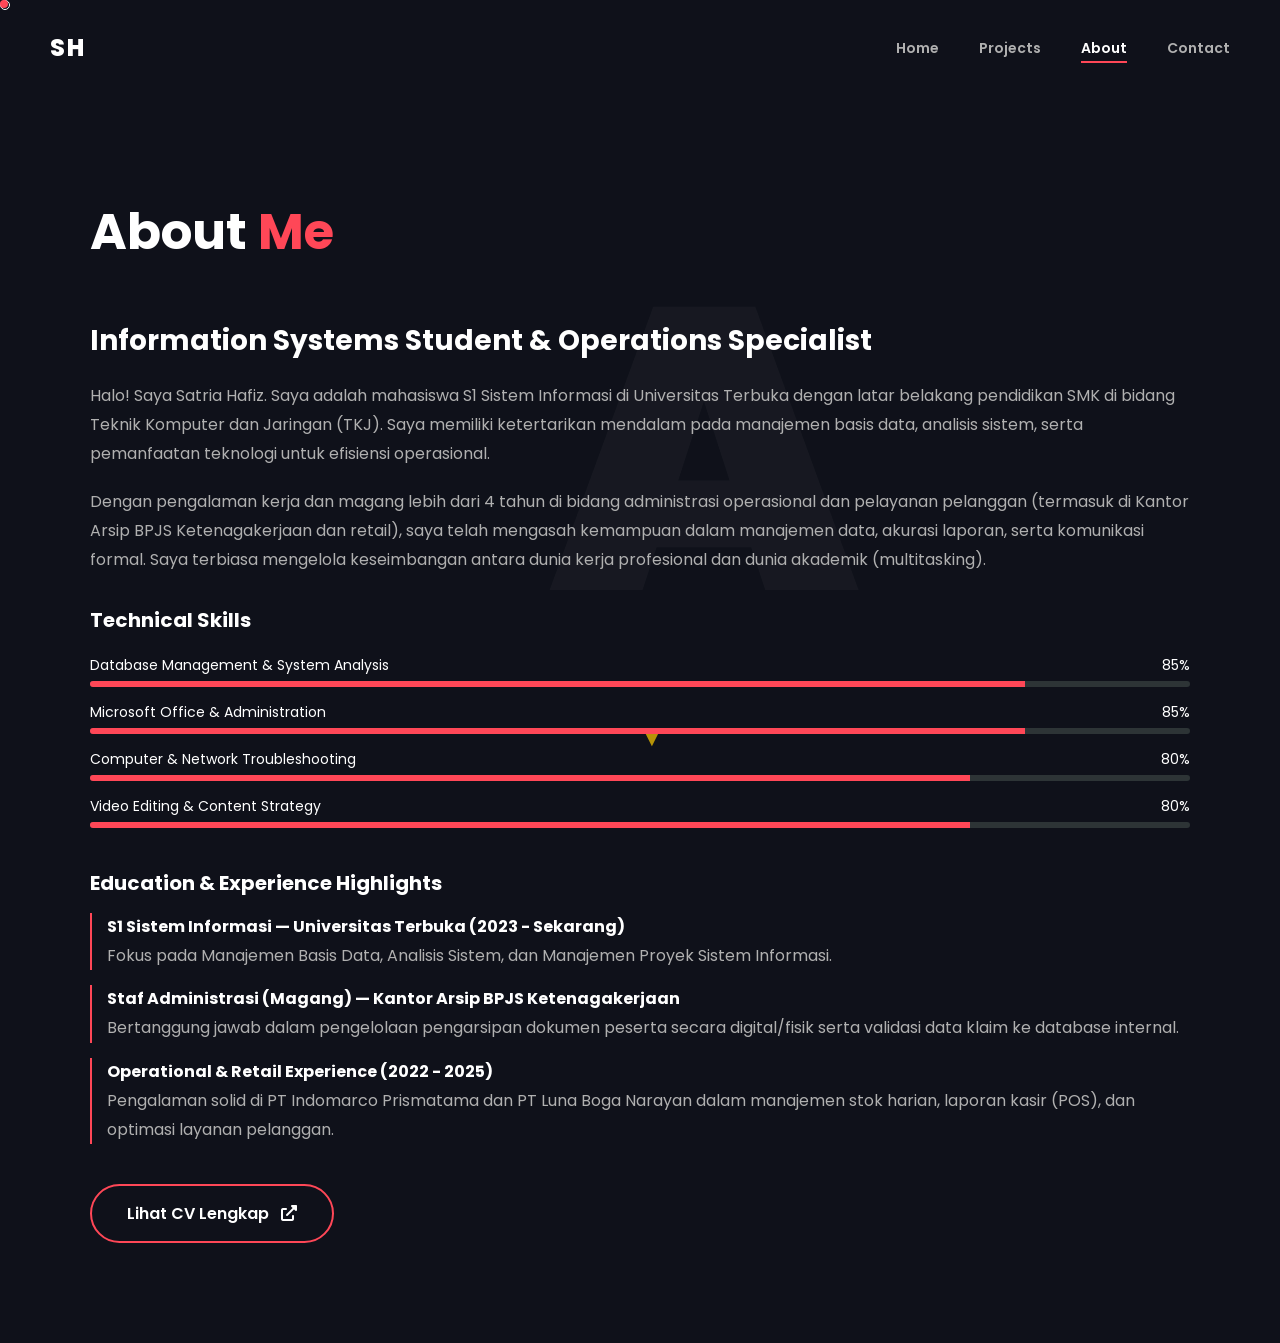
==== about.html @ 98fc31ed "Add files via upload" ====
<!DOCTYPE html>
<html lang="id">
<head>
    <meta charset="UTF-8">
    <meta name="viewport" content="width=device-width, initial-scale=1.0">
    <title>About - Satria Hafiz</title>
    <link href="https://fonts.googleapis.com/css2?family=Poppins:wght@300;600;800&display=swap" rel="stylesheet">
    <link rel="stylesheet" href="https://cdnjs.cloudflare.com/ajax/libs/font-awesome/6.0.0/css/all.min.css">
    <link rel="stylesheet" href="style.css">
</head>
<body>
    <div class="cursor"></div>
    <div class="cursor2"></div>

    <header>
        <a href="index.html" class="logo hover-trigger">SH</a>
        <nav>
            <ul>
                <li><a href="index.html" class="hover-trigger">Home</a></li>
                <li><a href="projects.html" class="hover-trigger">Projects</a></li>
                <li><a href="about.html" class="hover-trigger active">About</a></li>
                <li><a href="contact.html" class="hover-trigger">Contact</a></li>
            </ul>
        </nav>
    </header>

    <div class="bg-letter" id="parallax-letter">A</div>
    <div class="shape shape-triangle" style="top:80%; left:50%;">▼</div>
    
    <div class="page-container">
        <h1 class="page-title hover-trigger">About <span class="text-accent">Me</span></h1>
        
        <div class="about-wrapper">
            <div class="about-text">
                <h3 class="hover-trigger">Information Systems Student & Operations Specialist</h3>
                <p>
                    Halo! Saya Satria Hafiz. Saya adalah mahasiswa S1 Sistem Informasi di Universitas Terbuka dengan latar belakang pendidikan SMK di bidang Teknik Komputer dan Jaringan (TKJ). Saya memiliki ketertarikan mendalam pada manajemen basis data, analisis sistem, serta pemanfaatan teknologi untuk efisiensi operasional.
                </p>
                <p>
                    Dengan pengalaman kerja dan magang lebih dari 4 tahun di bidang administrasi operasional dan pelayanan pelanggan (termasuk di Kantor Arsip BPJS Ketenagakerjaan dan retail), saya telah mengasah kemampuan dalam manajemen data, akurasi laporan, serta komunikasi formal. Saya terbiasa mengelola keseimbangan antara dunia kerja profesional dan dunia akademik (multitasking).
                </p>
                
                <div class="skills-box">
                    <h3 class="hover-trigger" style="font-size: 20px; margin-top: 30px;">Technical Skills</h3>
                    
                    <div class="skill-item">
                        <div class="skill-name"><span>Database Management & System Analysis</span><span>85%</span></div>
                        <div class="skill-bar"><div class="skill-fill" style="--w: 85%"></div></div>
                    </div>
                    <div class="skill-item">
                        <div class="skill-name"><span>Microsoft Office & Administration</span><span>85%</span></div>
                        <div class="skill-bar"><div class="skill-fill" style="--w: 85%"></div></div>
                    </div>
                    <div class="skill-item">
                        <div class="skill-name"><span>Computer & Network Troubleshooting</span><span>80%</span></div>
                        <div class="skill-bar"><div class="skill-fill" style="--w: 80%"></div></div>
                    </div>
                    <div class="skill-item">
                        <div class="skill-name"><span>Video Editing & Content Strategy</span><span>80%</span></div>
                        <div class="skill-bar"><div class="skill-fill" style="--w: 80%"></div></div>
                    </div>
                </div>

                <h3 class="hover-trigger" style="font-size: 20px; margin-top: 40px; margin-bottom: 15px;">Education & Experience Highlights</h3>
                <ul style="list-style: none; color: #b0b0b0; line-height: 1.8;">
                    <li style="margin-bottom: 15px; border-left: 2px solid #ff4757; padding-left: 15px;">
                        <strong style="color: #fff;">S1 Sistem Informasi — Universitas Terbuka (2023 - Sekarang)</strong><br>
                        Fokus pada Manajemen Basis Data, Analisis Sistem, dan Manajemen Proyek Sistem Informasi.
                    </li>
                    <li style="margin-bottom: 15px; border-left: 2px solid #ff4757; padding-left: 15px;">
                        <strong style="color: #fff;">Staf Administrasi (Magang) — Kantor Arsip BPJS Ketenagakerjaan</strong><br>
                        Bertanggung jawab dalam pengelolaan pengarsipan dokumen peserta secara digital/fisik serta validasi data klaim ke database internal.
                    </li>
                    <li style="margin-bottom: 15px; border-left: 2px solid #ff4757; padding-left: 15px;">
                        <strong style="color: #fff;">Operational & Retail Experience (2022 - 2025)</strong><br>
                        Pengalaman solid di PT Indomarco Prismatama dan PT Luna Boga Narayan dalam manajemen stok harian, laporan kasir (POS), dan optimasi layanan pelanggan.
                    </li>
                </ul>
                
                <br>
                <a href="cv-satria.pdf" target="_blank" class="btn hover-trigger">
                    Lihat CV Lengkap <i class="fas fa-external-link-alt" style="margin-left: 8px;"></i>
                </a>
            </div>
        </div>
    </div>

    <script src="script.js"></script>
</body>
</html>
---- style.css ----
/* --- Reset Dasar --- */
* {
    margin: 0;
    padding: 0;
    box-sizing: border-box;
    cursor: none; /* Menyembunyikan kursor asli */
}

body {
    background-color: #0f111a;
    color: #ffffff;
    font-family: 'Poppins', sans-serif;
    
    /* PERBAIKAN SCROLLING DISINI: */
    overflow-x: hidden; 
    overflow-y: auto; 
    min-height: 100vh; 
    height: auto;
}

/* --- Kursor Kustom --- */
.cursor {
    width: 10px;
    height: 10px;
    border: 1px solid white;
    border-radius: 50%;
    position: fixed; 
    transition-duration: 200ms;
    transition-timing-function: out;
    pointer-events: none;
    z-index: 999;
}

.cursor2 {
    width: 8px;
    height: 8px;
    background-color: #ff4757;
    border-radius: 50%;
    position: fixed; 
    pointer-events: none;
    z-index: 999;
}

/* Efek saat kursor menyentuh menu (membesar) */
.cursor.expand {
    transform: scale(5);
    background-color: rgba(255, 255, 255, 0.1);
    border: none;
}

/* --- Header & Nav --- */
header {
    display: flex;
    justify-content: space-between;
    align-items: center;
    padding: 30px 50px;
    position: relative;
    z-index: 10;
}

.logo {
    font-size: 24px;
    font-weight: 800;
    color: #fff;
    text-decoration: none;
    letter-spacing: 2px;
}

nav ul {
    display: flex;
    list-style: none;
}

nav ul li {
    margin-left: 40px;
}

nav ul li a {
    color: #b0b0b0;
    text-decoration: none;
    font-size: 14px;
    font-weight: 600;
    position: relative;
    transition: 0.3s;
}

/* Class active untuk menandai menu yang sedang dibuka */
nav ul li a:hover, nav ul li a.active {
    color: #fff;
}

/* Efek Garis Bawah saat Hover Menu */
nav ul li a::after {
    content: '';
    position: absolute;
    width: 0;
    height: 2px;
    bottom: -5px;
    left: 0;
    background-color: #ff4757;
    transition: width 0.3s;
}

nav ul li a:hover::after, nav ul li a.active::after {
    width: 100%;
}

/* --- Dekorasi Background --- */
.bg-letter {
    position: absolute;
    font-size: 400px;
    font-weight: 900;
    color: rgba(255, 255, 255, 0.03); 
    top: 50%;
    left: 55%;
    transform: translate(-50%, -50%);
    z-index: 1;
    user-select: none;
}

.shape {
    position: absolute;
    z-index: 2;
    opacity: 0.7;
}
.shape-triangle {
    top: 20%; left: 45%;
    color: #ffcc00; font-size: 24px;
    animation: float 4s infinite ease-in-out;
}
.shape-circle {
    bottom: 25%; left: 15%;
    color: #00d2d3; font-size: 18px;
    animation: float 5s infinite ease-in-out reverse;
}

@keyframes float {
    0%, 100% { transform: translateY(0); }
    50% { transform: translateY(-20px); }
}

/* --- Hero Section (Halaman Home) --- */
.hero {
    height: 80vh;
    display: flex;
    flex-direction: column;
    justify-content: center;
    padding-left: 100px;
    position: relative;
    z-index: 5;
}

.hero h1 {
    font-size: 80px;
    font-weight: 800;
    line-height: 1.1;
    margin-bottom: 10px;
}

.hero p {
    font-size: 20px;
    color: #ff4757; 
    font-weight: 600;
    margin-bottom: 40px;
    min-height: 30px; 
}

/* Tombol */
.btn {
    display: inline-block;
    padding: 15px 35px;
    border: 2px solid #ff4757;
    color: #fff;
    text-decoration: none;
    font-weight: 600;
    border-radius: 30px;
    width: fit-content;
    transition: 0.3s;
}

.btn:hover {
    background-color: #ff4757;
    box-shadow: 0 0 15px #ff4757;
}

/* --- Sidebar Sosmed --- */
.sidebar {
    position: fixed;
    right: 50px;
    top: 50%;
    transform: translateY(-50%);
    display: flex;
    flex-direction: column;
    gap: 25px;
    z-index: 10;
}

.sidebar a {
    color: #b0b0b0;
    font-size: 20px;
    transition: 0.3s;
}

.sidebar a:hover {
    color: #ff4757;
    transform: scale(1.2);
}

/* --- Scroll Indicator --- */
.scroll-down {
    position: absolute;
    bottom: 40px;
    left: 50%;
    transform: translateX(-50%);
    text-align: center;
    font-size: 12px;
    color: #b0b0b0;
    animation: float 2s infinite;
}

.line {
    width: 1px;
    height: 40px;
    background-color: #b0b0b0;
    margin: 10px auto 0;
}

/* =========================================
   STYLE UNTUK HALAMAN LAIN (Projects, About, Contact)
   ========================================= */

/* Layout Container Halaman */
.page-container {
    padding: 100px 50px;
    max-width: 1200px;
    margin: 0 auto;
    position: relative;
    z-index: 5;
    animation: fadeIn 0.8s ease-out;
}

.page-container:last-child {
    padding-bottom: 150px; 
}

@keyframes fadeIn {
    from { opacity: 0; transform: translateY(20px); }
    to { opacity: 1; transform: translateY(0); }
}

.page-title {
    font-size: 50px;
    margin-bottom: 50px;
    position: relative;
    display: inline-block;
}

.page-title span { color: #ff4757; }
.text-accent { color: #ff4757; }

/* --- Projects Page Styling --- */
.project-grid {
    display: grid;
    grid-template-columns: repeat(auto-fit, minmax(300px, 1fr));
    gap: 40px;
}

.project-card {
    background: rgba(255, 255, 255, 0.05); 
    padding: 30px;
    border-radius: 15px;
    border: 1px solid rgba(255, 255, 255, 0.1);
    transition: 0.4s;
    position: relative;
    overflow: hidden;
}

.project-card:hover {
    transform: translateY(-10px);
    border-color: #ff4757;
    background: rgba(255, 255, 255, 0.08);
}

.card-number {
    position: absolute;
    top: 10px;
    right: 20px;
    font-size: 60px;
    font-weight: 800;
    color: rgba(255, 255, 255, 0.03);
}

.project-card h3 {
    font-size: 24px;
    margin-bottom: 10px;
    color: #fff;
}

.project-card p {
    font-size: 14px;
    color: #b0b0b0;
    line-height: 1.6;
    margin-bottom: 20px;
}

.tech-stack {
    display: flex;
    gap: 10px;
    margin-bottom: 25px;
}

.tech-tag {
    font-size: 12px;
    padding: 5px 12px;
    border-radius: 20px;
    background: rgba(255, 71, 87, 0.1);
    color: #ff4757;
    border: 1px solid #ff4757;
}

/* --- About Page Styling --- */
.about-wrapper {
    display: flex;
    gap: 60px;
    align-items: flex-start;
}

.about-text {
    flex: 1;
}

.about-text h3 {
    font-size: 28px;
    margin-bottom: 20px;
    color: #fff;
}

.about-text p {
    color: #b0b0b0;
    line-height: 1.8;
    margin-bottom: 20px;
}

.skills-box {
    margin-top: 30px;
}

.skill-item {
    margin-bottom: 15px;
}

.skill-name {
    display: flex;
    justify-content: space-between;
    margin-bottom: 5px;
    font-size: 14px;
    color: #fff;
}

.skill-bar {
    width: 100%;
    height: 6px;
    background: #2d3436;
    border-radius: 3px;
    overflow: hidden;
}

.skill-fill {
    height: 100%;
    background: #ff4757;
    width: 0;
    animation: fillBar 1.5s ease-out forwards;
}

@keyframes fillBar {
    to { width: var(--w); }
}

/* --- Contact Page Styling --- */
.contact-wrapper {
    display: flex;
    flex-direction: column;
    align-items: center;
    text-align: center;
}

.contact-methods {
    display: flex;
    gap: 30px;
    margin-top: 40px;
    flex-wrap: wrap;
    justify-content: center;
}

.contact-card {
    background: rgba(255, 255, 255, 0.05);
    padding: 30px 50px;
    border-radius: 15px;
    border: 1px solid rgba(255, 255, 255, 0.1);
    transition: 0.3s;
    text-decoration: none;
    min-width: 200px;
}

.contact-card:hover {
    border-color: #ff4757;
    transform: translateY(-5px);
}

.contact-card i {
    font-size: 40px;
    color: #ff4757;
    margin-bottom: 15px;
}

.contact-card h4 {
    color: #fff;
    font-size: 18px;
    margin-bottom: 5px;
}

.contact-card span {
    color: #b0b0b0;
    font-size: 14px;
}

/* --- Responsive Layout (Mobile) --- */
@media (max-width: 768px) {
    /* 1. KEMBALIKAN KURSOR ASLI & MATIKAN KURSOR KUSTOM */
    * {
        cursor: auto !important; /* Memunculkan kembali kursor/sentuhan asli HP */
    }
    .cursor, .cursor2 {
        display: none !important; /* Menyembunyikan elemen kursor kustom */
    }

    /* 2. RAPIKAN HEADER & MENU */
    header {
        padding: 20px;
        flex-direction: column; /* Menyusun logo di atas dan menu di bawahnya */
        gap: 15px;
    }
    
    nav ul {
        gap: 10px;
        justify-content: center;
        flex-wrap: wrap; /* Menu akan turun ke baris baru jika layar terlalu sempit */
        padding: 0;
    }
    
    nav ul li {
        margin-left: 0; /* Menghapus margin agar menu rapi di tengah */
    }
    
    nav ul li a {
        font-size: 13px;
    }

    /* 3. RAPIKAN HALAMAN DEPAN (HERO) */
    .hero {
        padding-left: 20px;
        padding-right: 20px;
        align-items: center;
        text-align: center;
        height: 70vh;
    }
    
    .hero h1 {
        font-size: 40px;
    }

    .hero p {
        font-size: 16px;
        margin-bottom: 30px;
    }

    /* Sembunyikan sidebar sosmed di HP agar tidak menutupi konten */
    .sidebar {
        display: none; 
    }

    /* 4. RAPIKAN HALAMAN LAIN (Projects, About, Contact) */
    .page-container {
        padding: 80px 20px;
    }

    .page-title {
        font-size: 35px; /* Perkecil sedikit ukuran judul halaman */
        margin-bottom: 30px;
        text-align: center; /* Posisikan judul di tengah untuk HP */
        display: block;
    }

    .about-wrapper {
        flex-direction: column;
    }
    
    .contact-methods {
        flex-direction: column;
        width: 100%;
        gap: 15px;
    }
    
    .contact-card {
        width: 100%;
        padding: 20px;
    }
}
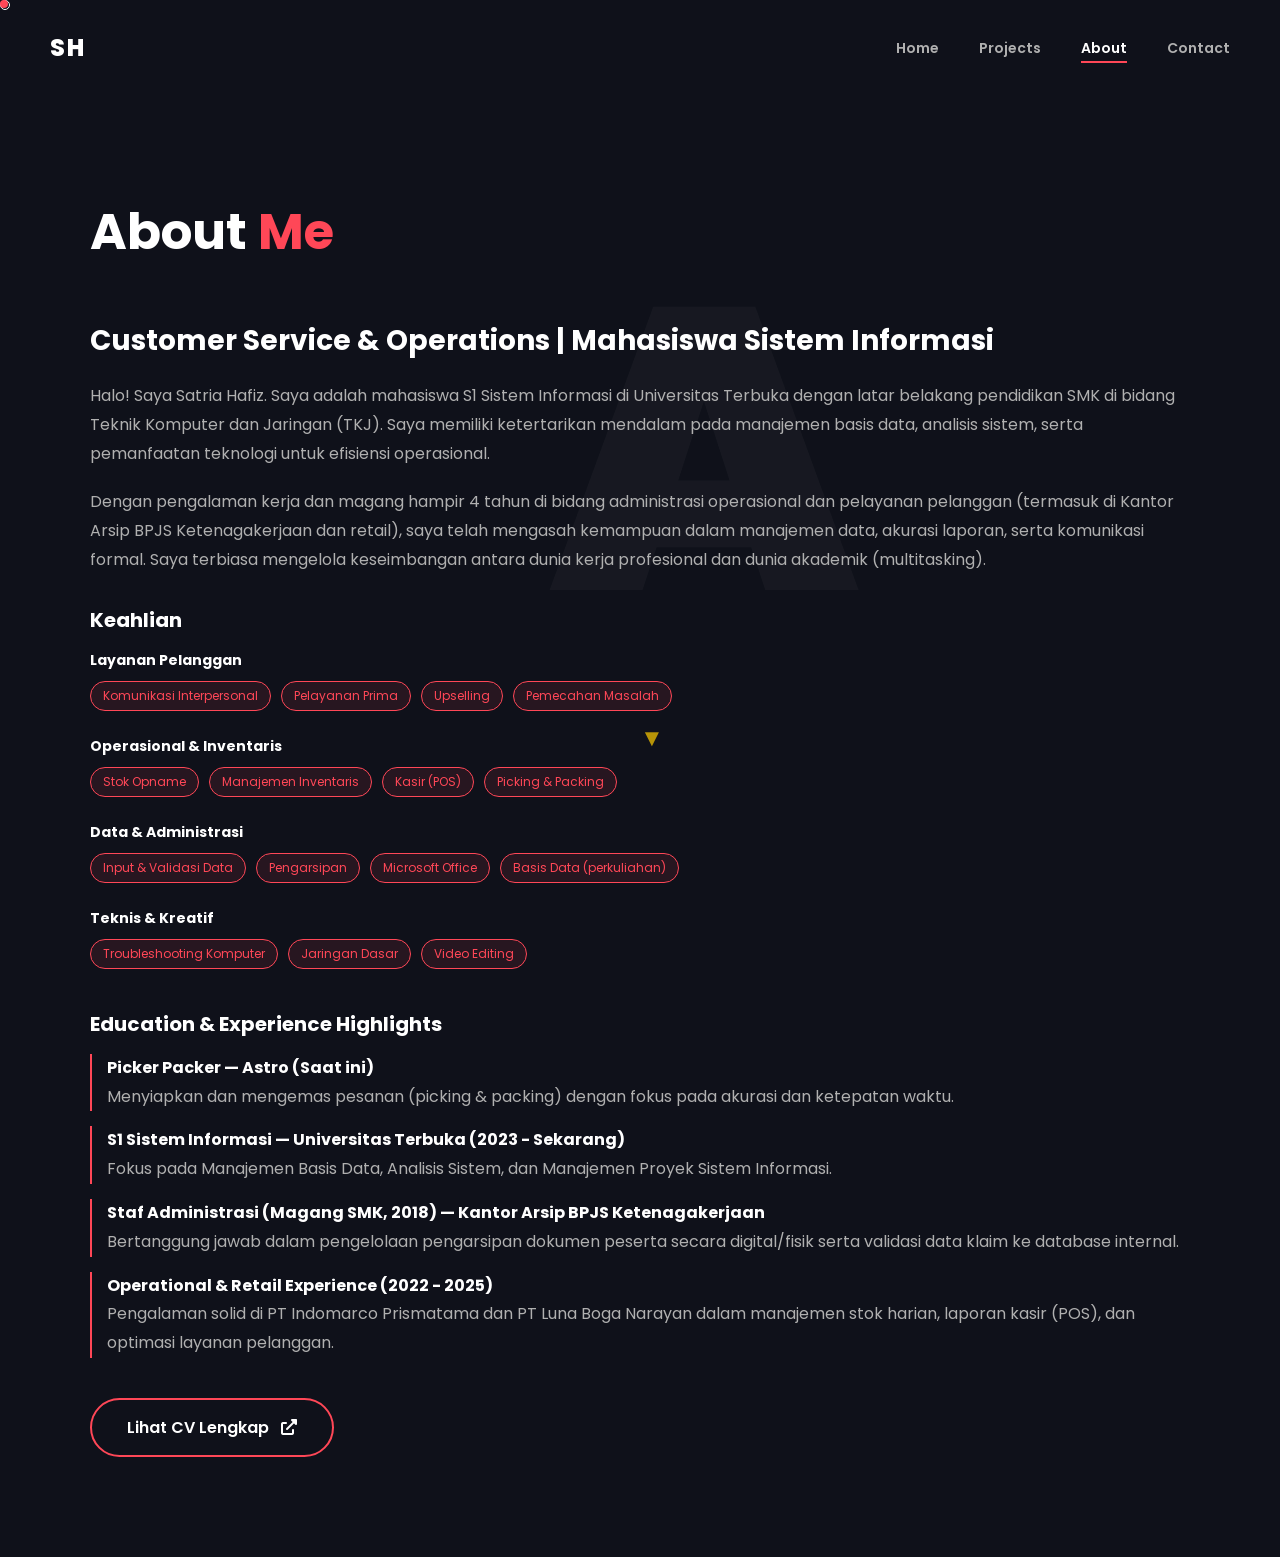
==== commit 4fc11859: "Add files via upload" ====
--- a/about.html
+++ b/about.html
@@ -1,90 +1,81 @@
-<!DOCTYPE html>
-<html lang="id">
-<head>
-    <meta charset="UTF-8">
-    <meta name="viewport" content="width=device-width, initial-scale=1.0">
-    <title>About - Satria Hafiz</title>
-    <link href="https://fonts.googleapis.com/css2?family=Poppins:wght@300;600;800&display=swap" rel="stylesheet">
-    <link rel="stylesheet" href="https://cdnjs.cloudflare.com/ajax/libs/font-awesome/6.0.0/css/all.min.css">
-    <link rel="stylesheet" href="style.css">
-</head>
-<body>
-    <div class="cursor"></div>
-    <div class="cursor2"></div>
-
-    <header>
-        <a href="index.html" class="logo hover-trigger">SH</a>
-        <nav>
-            <ul>
-                <li><a href="index.html" class="hover-trigger">Home</a></li>
-                <li><a href="projects.html" class="hover-trigger">Projects</a></li>
-                <li><a href="about.html" class="hover-trigger active">About</a></li>
-                <li><a href="contact.html" class="hover-trigger">Contact</a></li>
-            </ul>
-        </nav>
-    </header>
-
-    <div class="bg-letter" id="parallax-letter">A</div>
-    <div class="shape shape-triangle" style="top:80%; left:50%;">▼</div>
-    
-    <div class="page-container">
-        <h1 class="page-title hover-trigger">About <span class="text-accent">Me</span></h1>
-        
-        <div class="about-wrapper">
-            <div class="about-text">
-                <h3 class="hover-trigger">Information Systems Student & Operations Specialist</h3>
-                <p>
-                    Halo! Saya Satria Hafiz. Saya adalah mahasiswa S1 Sistem Informasi di Universitas Terbuka dengan latar belakang pendidikan SMK di bidang Teknik Komputer dan Jaringan (TKJ). Saya memiliki ketertarikan mendalam pada manajemen basis data, analisis sistem, serta pemanfaatan teknologi untuk efisiensi operasional.
-                </p>
-                <p>
-                    Dengan pengalaman kerja dan magang lebih dari 4 tahun di bidang administrasi operasional dan pelayanan pelanggan (termasuk di Kantor Arsip BPJS Ketenagakerjaan dan retail), saya telah mengasah kemampuan dalam manajemen data, akurasi laporan, serta komunikasi formal. Saya terbiasa mengelola keseimbangan antara dunia kerja profesional dan dunia akademik (multitasking).
-                </p>
-                
-                <div class="skills-box">
-                    <h3 class="hover-trigger" style="font-size: 20px; margin-top: 30px;">Technical Skills</h3>
-                    
-                    <div class="skill-item">
-                        <div class="skill-name"><span>Database Management & System Analysis</span><span>85%</span></div>
-                        <div class="skill-bar"><div class="skill-fill" style="--w: 85%"></div></div>
-                    </div>
-                    <div class="skill-item">
-                        <div class="skill-name"><span>Microsoft Office & Administration</span><span>85%</span></div>
-                        <div class="skill-bar"><div class="skill-fill" style="--w: 85%"></div></div>
-                    </div>
-                    <div class="skill-item">
-                        <div class="skill-name"><span>Computer & Network Troubleshooting</span><span>80%</span></div>
-                        <div class="skill-bar"><div class="skill-fill" style="--w: 80%"></div></div>
-                    </div>
-                    <div class="skill-item">
-                        <div class="skill-name"><span>Video Editing & Content Strategy</span><span>80%</span></div>
-                        <div class="skill-bar"><div class="skill-fill" style="--w: 80%"></div></div>
-                    </div>
-                </div>
-
-                <h3 class="hover-trigger" style="font-size: 20px; margin-top: 40px; margin-bottom: 15px;">Education & Experience Highlights</h3>
-                <ul style="list-style: none; color: #b0b0b0; line-height: 1.8;">
-                    <li style="margin-bottom: 15px; border-left: 2px solid #ff4757; padding-left: 15px;">
-                        <strong style="color: #fff;">S1 Sistem Informasi — Universitas Terbuka (2023 - Sekarang)</strong><br>
-                        Fokus pada Manajemen Basis Data, Analisis Sistem, dan Manajemen Proyek Sistem Informasi.
-                    </li>
-                    <li style="margin-bottom: 15px; border-left: 2px solid #ff4757; padding-left: 15px;">
-                        <strong style="color: #fff;">Staf Administrasi (Magang) — Kantor Arsip BPJS Ketenagakerjaan</strong><br>
-                        Bertanggung jawab dalam pengelolaan pengarsipan dokumen peserta secara digital/fisik serta validasi data klaim ke database internal.
-                    </li>
-                    <li style="margin-bottom: 15px; border-left: 2px solid #ff4757; padding-left: 15px;">
-                        <strong style="color: #fff;">Operational & Retail Experience (2022 - 2025)</strong><br>
-                        Pengalaman solid di PT Indomarco Prismatama dan PT Luna Boga Narayan dalam manajemen stok harian, laporan kasir (POS), dan optimasi layanan pelanggan.
-                    </li>
-                </ul>
-                
-                <br>
-                <a href="cv-satria.pdf" target="_blank" class="btn hover-trigger">
-                    Lihat CV Lengkap <i class="fas fa-external-link-alt" style="margin-left: 8px;"></i>
-                </a>
-            </div>
-        </div>
-    </div>
-
-    <script src="script.js"></script>
-</body>
+<!DOCTYPE html>
+<html lang="id">
+<head>
+    <meta charset="UTF-8">
+    <meta name="viewport" content="width=device-width, initial-scale=1.0">
+    <title>About - Satria Hafiz</title>
+    <link href="https://fonts.googleapis.com/css2?family=Poppins:wght@300;600;800&display=swap" rel="stylesheet">
+    <link rel="stylesheet" href="https://cdnjs.cloudflare.com/ajax/libs/font-awesome/6.0.0/css/all.min.css">
+    <link rel="stylesheet" href="style.css">
+</head>
+<body>
+    <div class="cursor"></div>
+    <div class="cursor2"></div>
+
+    <header>
+        <a href="index.html" class="logo hover-trigger">SH</a>
+        <nav>
+            <ul>
+                <li><a href="index.html" class="hover-trigger">Home</a></li>
+                <li><a href="projects.html" class="hover-trigger">Projects</a></li>
+                <li><a href="about.html" class="hover-trigger active">About</a></li>
+                <li><a href="contact.html" class="hover-trigger">Contact</a></li>
+            </ul>
+        </nav>
+    </header>
+
+    <div class="bg-letter" id="parallax-letter">A</div>
+    <div class="shape shape-triangle" style="top:80%; left:50%;">▼</div>
+    
+    <div class="page-container">
+        <h1 class="page-title hover-trigger">About <span class="text-accent">Me</span></h1>
+        
+        <div class="about-wrapper">
+            <div class="about-text">
+                <h3 class="hover-trigger">Customer Service & Operations | Mahasiswa Sistem Informasi</h3>
+                <p>
+                    Halo! Saya Satria Hafiz. Saya adalah mahasiswa S1 Sistem Informasi di Universitas Terbuka dengan latar belakang pendidikan SMK di bidang Teknik Komputer dan Jaringan (TKJ). Saya memiliki ketertarikan mendalam pada manajemen basis data, analisis sistem, serta pemanfaatan teknologi untuk efisiensi operasional.
+                </p>
+                <p>
+                    Dengan pengalaman kerja dan magang hampir 4 tahun di bidang administrasi operasional dan pelayanan pelanggan (termasuk di Kantor Arsip BPJS Ketenagakerjaan dan retail), saya telah mengasah kemampuan dalam manajemen data, akurasi laporan, serta komunikasi formal. Saya terbiasa mengelola keseimbangan antara dunia kerja profesional dan dunia akademik (multitasking).
+                </p>
+                
+                <div class="skills-box">
+                    <h3 class="hover-trigger" style="font-size: 20px; margin-top: 30px; margin-bottom: 15px;">Keahlian</h3>
+                    <div class="skill-group"><h4>Layanan Pelanggan</h4><div class="tech-stack"><span class="tech-tag">Komunikasi Interpersonal</span><span class="tech-tag">Pelayanan Prima</span><span class="tech-tag">Upselling</span><span class="tech-tag">Pemecahan Masalah</span></div></div>
+                    <div class="skill-group"><h4>Operasional & Inventaris</h4><div class="tech-stack"><span class="tech-tag">Stok Opname</span><span class="tech-tag">Manajemen Inventaris</span><span class="tech-tag">Kasir (POS)</span><span class="tech-tag">Picking & Packing</span></div></div>
+                    <div class="skill-group"><h4>Data & Administrasi</h4><div class="tech-stack"><span class="tech-tag">Input & Validasi Data</span><span class="tech-tag">Pengarsipan</span><span class="tech-tag">Microsoft Office</span><span class="tech-tag">Basis Data (perkuliahan)</span></div></div>
+                    <div class="skill-group"><h4>Teknis & Kreatif</h4><div class="tech-stack"><span class="tech-tag">Troubleshooting Komputer</span><span class="tech-tag">Jaringan Dasar</span><span class="tech-tag">Video Editing</span></div></div>
+                </div>
+
+                <h3 class="hover-trigger" style="font-size: 20px; margin-top: 40px; margin-bottom: 15px;">Education & Experience Highlights</h3>
+                <ul style="list-style: none; color: #b0b0b0; line-height: 1.8;">
+                    <li style="margin-bottom: 15px; border-left: 2px solid #ff4757; padding-left: 15px;">
+                        <strong style="color: #fff;">Picker Packer — Astro (Saat ini)</strong><br>
+                        Menyiapkan dan mengemas pesanan (picking & packing) dengan fokus pada akurasi dan ketepatan waktu.
+                    </li>
+                    <li style="margin-bottom: 15px; border-left: 2px solid #ff4757; padding-left: 15px;">
+                        <strong style="color: #fff;">S1 Sistem Informasi — Universitas Terbuka (2023 - Sekarang)</strong><br>
+                        Fokus pada Manajemen Basis Data, Analisis Sistem, dan Manajemen Proyek Sistem Informasi.
+                    </li>
+                    <li style="margin-bottom: 15px; border-left: 2px solid #ff4757; padding-left: 15px;">
+                        <strong style="color: #fff;">Staf Administrasi (Magang SMK, 2018) — Kantor Arsip BPJS Ketenagakerjaan</strong><br>
+                        Bertanggung jawab dalam pengelolaan pengarsipan dokumen peserta secara digital/fisik serta validasi data klaim ke database internal.
+                    </li>
+                    <li style="margin-bottom: 15px; border-left: 2px solid #ff4757; padding-left: 15px;">
+                        <strong style="color: #fff;">Operational & Retail Experience (2022 - 2025)</strong><br>
+                        Pengalaman solid di PT Indomarco Prismatama dan PT Luna Boga Narayan dalam manajemen stok harian, laporan kasir (POS), dan optimasi layanan pelanggan.
+                    </li>
+                </ul>
+                
+                <br>
+                <a href="cv-satria.pdf" target="_blank" class="btn hover-trigger">
+                    Lihat CV Lengkap <i class="fas fa-external-link-alt" style="margin-left: 8px;"></i>
+                </a>
+            </div>
+        </div>
+    </div>
+
+    <script src="script.js"></script>
+</body>
 </html>
--- a/style.css
+++ b/style.css
@@ -1,508 +1,519 @@
-/* --- Reset Dasar --- */
-* {
-    margin: 0;
-    padding: 0;
-    box-sizing: border-box;
-    cursor: none; /* Menyembunyikan kursor asli */
-}
-
-body {
-    background-color: #0f111a;
-    color: #ffffff;
-    font-family: 'Poppins', sans-serif;
-    
-    /* PERBAIKAN SCROLLING DISINI: */
-    overflow-x: hidden; 
-    overflow-y: auto; 
-    min-height: 100vh; 
-    height: auto;
-}
-
-/* --- Kursor Kustom --- */
-.cursor {
-    width: 10px;
-    height: 10px;
-    border: 1px solid white;
-    border-radius: 50%;
-    position: fixed; 
-    transition-duration: 200ms;
-    transition-timing-function: out;
-    pointer-events: none;
-    z-index: 999;
-}
-
-.cursor2 {
-    width: 8px;
-    height: 8px;
-    background-color: #ff4757;
-    border-radius: 50%;
-    position: fixed; 
-    pointer-events: none;
-    z-index: 999;
-}
-
-/* Efek saat kursor menyentuh menu (membesar) */
-.cursor.expand {
-    transform: scale(5);
-    background-color: rgba(255, 255, 255, 0.1);
-    border: none;
-}
-
-/* --- Header & Nav --- */
-header {
-    display: flex;
-    justify-content: space-between;
-    align-items: center;
-    padding: 30px 50px;
-    position: relative;
-    z-index: 10;
-}
-
-.logo {
-    font-size: 24px;
-    font-weight: 800;
-    color: #fff;
-    text-decoration: none;
-    letter-spacing: 2px;
-}
-
-nav ul {
-    display: flex;
-    list-style: none;
-}
-
-nav ul li {
-    margin-left: 40px;
-}
-
-nav ul li a {
-    color: #b0b0b0;
-    text-decoration: none;
-    font-size: 14px;
-    font-weight: 600;
-    position: relative;
-    transition: 0.3s;
-}
-
-/* Class active untuk menandai menu yang sedang dibuka */
-nav ul li a:hover, nav ul li a.active {
-    color: #fff;
-}
-
-/* Efek Garis Bawah saat Hover Menu */
-nav ul li a::after {
-    content: '';
-    position: absolute;
-    width: 0;
-    height: 2px;
-    bottom: -5px;
-    left: 0;
-    background-color: #ff4757;
-    transition: width 0.3s;
-}
-
-nav ul li a:hover::after, nav ul li a.active::after {
-    width: 100%;
-}
-
-/* --- Dekorasi Background --- */
-.bg-letter {
-    position: absolute;
-    font-size: 400px;
-    font-weight: 900;
-    color: rgba(255, 255, 255, 0.03); 
-    top: 50%;
-    left: 55%;
-    transform: translate(-50%, -50%);
-    z-index: 1;
-    user-select: none;
-}
-
-.shape {
-    position: absolute;
-    z-index: 2;
-    opacity: 0.7;
-}
-.shape-triangle {
-    top: 20%; left: 45%;
-    color: #ffcc00; font-size: 24px;
-    animation: float 4s infinite ease-in-out;
-}
-.shape-circle {
-    bottom: 25%; left: 15%;
-    color: #00d2d3; font-size: 18px;
-    animation: float 5s infinite ease-in-out reverse;
-}
-
-@keyframes float {
-    0%, 100% { transform: translateY(0); }
-    50% { transform: translateY(-20px); }
-}
-
-/* --- Hero Section (Halaman Home) --- */
-.hero {
-    height: 80vh;
-    display: flex;
-    flex-direction: column;
-    justify-content: center;
-    padding-left: 100px;
-    position: relative;
-    z-index: 5;
-}
-
-.hero h1 {
-    font-size: 80px;
-    font-weight: 800;
-    line-height: 1.1;
-    margin-bottom: 10px;
-}
-
-.hero p {
-    font-size: 20px;
-    color: #ff4757; 
-    font-weight: 600;
-    margin-bottom: 40px;
-    min-height: 30px; 
-}
-
-/* Tombol */
-.btn {
-    display: inline-block;
-    padding: 15px 35px;
-    border: 2px solid #ff4757;
-    color: #fff;
-    text-decoration: none;
-    font-weight: 600;
-    border-radius: 30px;
-    width: fit-content;
-    transition: 0.3s;
-}
-
-.btn:hover {
-    background-color: #ff4757;
-    box-shadow: 0 0 15px #ff4757;
-}
-
-/* --- Sidebar Sosmed --- */
-.sidebar {
-    position: fixed;
-    right: 50px;
-    top: 50%;
-    transform: translateY(-50%);
-    display: flex;
-    flex-direction: column;
-    gap: 25px;
-    z-index: 10;
-}
-
-.sidebar a {
-    color: #b0b0b0;
-    font-size: 20px;
-    transition: 0.3s;
-}
-
-.sidebar a:hover {
-    color: #ff4757;
-    transform: scale(1.2);
-}
-
-/* --- Scroll Indicator --- */
-.scroll-down {
-    position: absolute;
-    bottom: 40px;
-    left: 50%;
-    transform: translateX(-50%);
-    text-align: center;
-    font-size: 12px;
-    color: #b0b0b0;
-    animation: float 2s infinite;
-}
-
-.line {
-    width: 1px;
-    height: 40px;
-    background-color: #b0b0b0;
-    margin: 10px auto 0;
-}
-
-/* =========================================
-   STYLE UNTUK HALAMAN LAIN (Projects, About, Contact)
-   ========================================= */
-
-/* Layout Container Halaman */
-.page-container {
-    padding: 100px 50px;
-    max-width: 1200px;
-    margin: 0 auto;
-    position: relative;
-    z-index: 5;
-    animation: fadeIn 0.8s ease-out;
-}
-
-.page-container:last-child {
-    padding-bottom: 150px; 
-}
-
-@keyframes fadeIn {
-    from { opacity: 0; transform: translateY(20px); }
-    to { opacity: 1; transform: translateY(0); }
-}
-
-.page-title {
-    font-size: 50px;
-    margin-bottom: 50px;
-    position: relative;
-    display: inline-block;
-}
-
-.page-title span { color: #ff4757; }
-.text-accent { color: #ff4757; }
-
-/* --- Projects Page Styling --- */
-.project-grid {
-    display: grid;
-    grid-template-columns: repeat(auto-fit, minmax(300px, 1fr));
-    gap: 40px;
-}
-
-.project-card {
-    background: rgba(255, 255, 255, 0.05); 
-    padding: 30px;
-    border-radius: 15px;
-    border: 1px solid rgba(255, 255, 255, 0.1);
-    transition: 0.4s;
-    position: relative;
-    overflow: hidden;
-}
-
-.project-card:hover {
-    transform: translateY(-10px);
-    border-color: #ff4757;
-    background: rgba(255, 255, 255, 0.08);
-}
-
-.card-number {
-    position: absolute;
-    top: 10px;
-    right: 20px;
-    font-size: 60px;
-    font-weight: 800;
-    color: rgba(255, 255, 255, 0.03);
-}
-
-.project-card h3 {
-    font-size: 24px;
-    margin-bottom: 10px;
-    color: #fff;
-}
-
-.project-card p {
-    font-size: 14px;
-    color: #b0b0b0;
-    line-height: 1.6;
-    margin-bottom: 20px;
-}
-
-.tech-stack {
-    display: flex;
-    gap: 10px;
-    margin-bottom: 25px;
-}
-
-.tech-tag {
-    font-size: 12px;
-    padding: 5px 12px;
-    border-radius: 20px;
-    background: rgba(255, 71, 87, 0.1);
-    color: #ff4757;
-    border: 1px solid #ff4757;
-}
-
-/* --- About Page Styling --- */
-.about-wrapper {
-    display: flex;
-    gap: 60px;
-    align-items: flex-start;
-}
-
-.about-text {
-    flex: 1;
-}
-
-.about-text h3 {
-    font-size: 28px;
-    margin-bottom: 20px;
-    color: #fff;
-}
-
-.about-text p {
-    color: #b0b0b0;
-    line-height: 1.8;
-    margin-bottom: 20px;
-}
-
-.skills-box {
-    margin-top: 30px;
-}
-
-.skill-item {
-    margin-bottom: 15px;
-}
-
-.skill-name {
-    display: flex;
-    justify-content: space-between;
-    margin-bottom: 5px;
-    font-size: 14px;
-    color: #fff;
-}
-
-.skill-bar {
-    width: 100%;
-    height: 6px;
-    background: #2d3436;
-    border-radius: 3px;
-    overflow: hidden;
-}
-
-.skill-fill {
-    height: 100%;
-    background: #ff4757;
-    width: 0;
-    animation: fillBar 1.5s ease-out forwards;
-}
-
-@keyframes fillBar {
-    to { width: var(--w); }
-}
-
-/* --- Contact Page Styling --- */
-.contact-wrapper {
-    display: flex;
-    flex-direction: column;
-    align-items: center;
-    text-align: center;
-}
-
-.contact-methods {
-    display: flex;
-    gap: 30px;
-    margin-top: 40px;
-    flex-wrap: wrap;
-    justify-content: center;
-}
-
-.contact-card {
-    background: rgba(255, 255, 255, 0.05);
-    padding: 30px 50px;
-    border-radius: 15px;
-    border: 1px solid rgba(255, 255, 255, 0.1);
-    transition: 0.3s;
-    text-decoration: none;
-    min-width: 200px;
-}
-
-.contact-card:hover {
-    border-color: #ff4757;
-    transform: translateY(-5px);
-}
-
-.contact-card i {
-    font-size: 40px;
-    color: #ff4757;
-    margin-bottom: 15px;
-}
-
-.contact-card h4 {
-    color: #fff;
-    font-size: 18px;
-    margin-bottom: 5px;
-}
-
-.contact-card span {
-    color: #b0b0b0;
-    font-size: 14px;
-}
-
-/* --- Responsive Layout (Mobile) --- */
-@media (max-width: 768px) {
-    /* 1. KEMBALIKAN KURSOR ASLI & MATIKAN KURSOR KUSTOM */
-    * {
-        cursor: auto !important; /* Memunculkan kembali kursor/sentuhan asli HP */
-    }
-    .cursor, .cursor2 {
-        display: none !important; /* Menyembunyikan elemen kursor kustom */
-    }
-
-    /* 2. RAPIKAN HEADER & MENU */
-    header {
-        padding: 20px;
-        flex-direction: column; /* Menyusun logo di atas dan menu di bawahnya */
-        gap: 15px;
-    }
-    
-    nav ul {
-        gap: 10px;
-        justify-content: center;
-        flex-wrap: wrap; /* Menu akan turun ke baris baru jika layar terlalu sempit */
-        padding: 0;
-    }
-    
-    nav ul li {
-        margin-left: 0; /* Menghapus margin agar menu rapi di tengah */
-    }
-    
-    nav ul li a {
-        font-size: 13px;
-    }
-
-    /* 3. RAPIKAN HALAMAN DEPAN (HERO) */
-    .hero {
-        padding-left: 20px;
-        padding-right: 20px;
-        align-items: center;
-        text-align: center;
-        height: 70vh;
-    }
-    
-    .hero h1 {
-        font-size: 40px;
-    }
-
-    .hero p {
-        font-size: 16px;
-        margin-bottom: 30px;
-    }
-
-    /* Sembunyikan sidebar sosmed di HP agar tidak menutupi konten */
-    .sidebar {
-        display: none; 
-    }
-
-    /* 4. RAPIKAN HALAMAN LAIN (Projects, About, Contact) */
-    .page-container {
-        padding: 80px 20px;
-    }
-
-    .page-title {
-        font-size: 35px; /* Perkecil sedikit ukuran judul halaman */
-        margin-bottom: 30px;
-        text-align: center; /* Posisikan judul di tengah untuk HP */
-        display: block;
-    }
-
-    .about-wrapper {
-        flex-direction: column;
-    }
-    
-    .contact-methods {
-        flex-direction: column;
-        width: 100%;
-        gap: 15px;
-    }
-    
-    .contact-card {
-        width: 100%;
-        padding: 20px;
-    }
-}+/* --- Reset Dasar --- */
+* {
+    margin: 0;
+    padding: 0;
+    box-sizing: border-box;
+}
+
+body {
+    background-color: #0f111a;
+    color: #ffffff;
+    font-family: 'Poppins', sans-serif;
+    
+    /* PERBAIKAN SCROLLING DISINI: */
+    overflow-x: hidden; 
+    overflow-y: auto; 
+    min-height: 100vh; 
+    height: auto;
+}
+
+/* --- Kursor Kustom --- */
+.cursor {
+    width: 10px;
+    height: 10px;
+    border: 1px solid white;
+    border-radius: 50%;
+    position: fixed; 
+    transition-duration: 200ms;
+    transition-timing-function: ease-out;
+    pointer-events: none;
+    z-index: 999;
+}
+
+.cursor2 {
+    width: 8px;
+    height: 8px;
+    background-color: #ff4757;
+    border-radius: 50%;
+    position: fixed; 
+    pointer-events: none;
+    z-index: 999;
+}
+
+/* Efek saat kursor menyentuh menu (membesar) */
+.cursor.expand {
+    transform: scale(5);
+    background-color: rgba(255, 255, 255, 0.1);
+    border: none;
+}
+
+/* --- Header & Nav --- */
+header {
+    display: flex;
+    justify-content: space-between;
+    align-items: center;
+    padding: 30px 50px;
+    position: relative;
+    z-index: 10;
+}
+
+.logo {
+    font-size: 24px;
+    font-weight: 800;
+    color: #fff;
+    text-decoration: none;
+    letter-spacing: 2px;
+}
+
+nav ul {
+    display: flex;
+    list-style: none;
+}
+
+nav ul li {
+    margin-left: 40px;
+}
+
+nav ul li a {
+    color: #b0b0b0;
+    text-decoration: none;
+    font-size: 14px;
+    font-weight: 600;
+    position: relative;
+    transition: 0.3s;
+}
+
+/* Class active untuk menandai menu yang sedang dibuka */
+nav ul li a:hover, nav ul li a.active {
+    color: #fff;
+}
+
+/* Efek Garis Bawah saat Hover Menu */
+nav ul li a::after {
+    content: '';
+    position: absolute;
+    width: 0;
+    height: 2px;
+    bottom: -5px;
+    left: 0;
+    background-color: #ff4757;
+    transition: width 0.3s;
+}
+
+nav ul li a:hover::after, nav ul li a.active::after {
+    width: 100%;
+}
+
+/* --- Dekorasi Background --- */
+.bg-letter {
+    position: absolute;
+    font-size: 400px;
+    font-weight: 900;
+    color: rgba(255, 255, 255, 0.03); 
+    top: 50%;
+    left: 55%;
+    transform: translate(-50%, -50%);
+    z-index: 1;
+    user-select: none;
+}
+
+.shape {
+    position: absolute;
+    z-index: 2;
+    opacity: 0.7;
+}
+.shape-triangle {
+    top: 20%; left: 45%;
+    color: #ffcc00; font-size: 24px;
+    animation: float 4s infinite ease-in-out;
+}
+.shape-circle {
+    bottom: 25%; left: 15%;
+    color: #00d2d3; font-size: 18px;
+    animation: float 5s infinite ease-in-out reverse;
+}
+
+@keyframes float {
+    0%, 100% { transform: translateY(0); }
+    50% { transform: translateY(-20px); }
+}
+
+/* --- Hero Section (Halaman Home) --- */
+.hero {
+    height: 80vh;
+    display: flex;
+    flex-direction: column;
+    justify-content: center;
+    padding-left: 100px;
+    position: relative;
+    z-index: 5;
+}
+
+.hero h1 {
+    font-size: 80px;
+    font-weight: 800;
+    line-height: 1.1;
+    margin-bottom: 10px;
+}
+
+.hero p {
+    font-size: 20px;
+    color: #ff4757; 
+    font-weight: 600;
+    margin-bottom: 40px;
+    min-height: 30px; 
+}
+
+/* Tombol */
+.btn {
+    display: inline-block;
+    padding: 15px 35px;
+    border: 2px solid #ff4757;
+    color: #fff;
+    text-decoration: none;
+    font-weight: 600;
+    border-radius: 30px;
+    width: fit-content;
+    transition: 0.3s;
+}
+
+.btn:hover {
+    background-color: #ff4757;
+    box-shadow: 0 0 15px #ff4757;
+}
+
+/* --- Sidebar Sosmed --- */
+.sidebar {
+    position: fixed;
+    right: 50px;
+    top: 50%;
+    transform: translateY(-50%);
+    display: flex;
+    flex-direction: column;
+    gap: 25px;
+    z-index: 10;
+}
+
+.sidebar a {
+    color: #b0b0b0;
+    font-size: 20px;
+    transition: 0.3s;
+}
+
+.sidebar a:hover {
+    color: #ff4757;
+    transform: scale(1.2);
+}
+
+/* --- Scroll Indicator --- */
+.scroll-down {
+    position: absolute;
+    bottom: 40px;
+    left: 50%;
+    transform: translateX(-50%);
+    text-align: center;
+    font-size: 12px;
+    color: #b0b0b0;
+    animation: floatX 2s infinite;
+}
+
+.line {
+    width: 1px;
+    height: 40px;
+    background-color: #b0b0b0;
+    margin: 10px auto 0;
+}
+
+/* =========================================
+   STYLE UNTUK HALAMAN LAIN (Projects, About, Contact)
+   ========================================= */
+
+/* Layout Container Halaman */
+.page-container {
+    padding: 100px 50px;
+    max-width: 1200px;
+    margin: 0 auto;
+    position: relative;
+    z-index: 5;
+    animation: fadeIn 0.8s ease-out;
+}
+
+.page-container:last-child {
+    padding-bottom: 150px; 
+}
+
+@keyframes fadeIn {
+    from { opacity: 0; transform: translateY(20px); }
+    to { opacity: 1; transform: translateY(0); }
+}
+
+.page-title {
+    font-size: 50px;
+    margin-bottom: 50px;
+    position: relative;
+    display: inline-block;
+}
+
+.page-title span { color: #ff4757; }
+.text-accent { color: #ff4757; }
+
+/* --- Projects Page Styling --- */
+.project-grid {
+    display: grid;
+    grid-template-columns: repeat(auto-fit, minmax(300px, 1fr));
+    gap: 40px;
+}
+
+.project-card {
+    background: rgba(255, 255, 255, 0.05); 
+    padding: 30px;
+    border-radius: 15px;
+    border: 1px solid rgba(255, 255, 255, 0.1);
+    transition: 0.4s;
+    position: relative;
+    overflow: hidden;
+}
+
+.project-card:hover {
+    transform: translateY(-10px);
+    border-color: #ff4757;
+    background: rgba(255, 255, 255, 0.08);
+}
+
+.card-number {
+    position: absolute;
+    top: 10px;
+    right: 20px;
+    font-size: 60px;
+    font-weight: 800;
+    color: rgba(255, 255, 255, 0.03);
+}
+
+.project-card h3 {
+    font-size: 24px;
+    margin-bottom: 10px;
+    color: #fff;
+}
+
+.project-card p {
+    font-size: 14px;
+    color: #b0b0b0;
+    line-height: 1.6;
+    margin-bottom: 20px;
+}
+
+.tech-stack {
+    display: flex;
+    flex-wrap: wrap;
+    gap: 10px;
+    margin-bottom: 25px;
+}
+
+.tech-tag {
+    font-size: 12px;
+    padding: 5px 12px;
+    border-radius: 20px;
+    background: rgba(255, 71, 87, 0.1);
+    color: #ff4757;
+    border: 1px solid #ff4757;
+}
+
+/* --- About Page Styling --- */
+.about-wrapper {
+    display: flex;
+    gap: 60px;
+    align-items: flex-start;
+}
+
+.about-text {
+    flex: 1;
+}
+
+.about-text h3 {
+    font-size: 28px;
+    margin-bottom: 20px;
+    color: #fff;
+}
+
+.about-text p {
+    color: #b0b0b0;
+    line-height: 1.8;
+    margin-bottom: 20px;
+}
+
+.skills-box {
+    margin-top: 30px;
+}
+
+.skill-item {
+    margin-bottom: 15px;
+}
+
+.skill-name {
+    display: flex;
+    justify-content: space-between;
+    margin-bottom: 5px;
+    font-size: 14px;
+    color: #fff;
+}
+
+.skill-bar {
+    width: 100%;
+    height: 6px;
+    background: #2d3436;
+    border-radius: 3px;
+    overflow: hidden;
+}
+
+.skill-fill {
+    height: 100%;
+    background: #ff4757;
+    width: 0;
+    animation: fillBar 1.5s ease-out forwards;
+}
+
+@keyframes fillBar {
+    to { width: var(--w); }
+}
+
+/* --- Contact Page Styling --- */
+.contact-wrapper {
+    display: flex;
+    flex-direction: column;
+    align-items: center;
+    text-align: center;
+}
+
+.contact-methods {
+    display: flex;
+    gap: 30px;
+    margin-top: 40px;
+    flex-wrap: wrap;
+    justify-content: center;
+}
+
+.contact-card {
+    background: rgba(255, 255, 255, 0.05);
+    padding: 30px 50px;
+    border-radius: 15px;
+    border: 1px solid rgba(255, 255, 255, 0.1);
+    transition: 0.3s;
+    text-decoration: none;
+    min-width: 200px;
+}
+
+.contact-card:hover {
+    border-color: #ff4757;
+    transform: translateY(-5px);
+}
+
+.contact-card i {
+    font-size: 40px;
+    color: #ff4757;
+    margin-bottom: 15px;
+}
+
+.contact-card h4 {
+    color: #fff;
+    font-size: 18px;
+    margin-bottom: 5px;
+}
+
+.contact-card span {
+    color: #b0b0b0;
+    font-size: 14px;
+}
+
+/* --- Responsive Layout (Mobile) --- */
+@media (max-width: 768px) {
+    /* 1. KEMBALIKAN KURSOR ASLI & MATIKAN KURSOR KUSTOM */
+    * {
+        cursor: auto !important; /* Memunculkan kembali kursor/sentuhan asli HP */
+    }
+    .cursor, .cursor2 {
+        display: none !important; /* Menyembunyikan elemen kursor kustom */
+    }
+
+    /* 2. RAPIKAN HEADER & MENU */
+    header {
+        padding: 20px;
+        flex-direction: column; /* Menyusun logo di atas dan menu di bawahnya */
+        gap: 15px;
+    }
+    
+    nav ul {
+        gap: 10px;
+        justify-content: center;
+        flex-wrap: wrap; /* Menu akan turun ke baris baru jika layar terlalu sempit */
+        padding: 0;
+    }
+    
+    nav ul li {
+        margin-left: 0; /* Menghapus margin agar menu rapi di tengah */
+    }
+    
+    nav ul li a {
+        font-size: 13px;
+    }
+
+    /* 3. RAPIKAN HALAMAN DEPAN (HERO) */
+    .hero {
+        padding-left: 20px;
+        padding-right: 20px;
+        align-items: center;
+        text-align: center;
+        height: 70vh;
+    }
+    
+    .hero h1 {
+        font-size: 40px;
+    }
+
+    .hero p {
+        font-size: 16px;
+        margin-bottom: 30px;
+    }
+
+    /* Sembunyikan sidebar sosmed di HP agar tidak menutupi konten */
+    .sidebar {
+        display: none; 
+    }
+
+    /* 4. RAPIKAN HALAMAN LAIN (Projects, About, Contact) */
+    .page-container {
+        padding: 80px 20px;
+    }
+
+    .page-title {
+        font-size: 35px; /* Perkecil sedikit ukuran judul halaman */
+        margin-bottom: 30px;
+        text-align: center; /* Posisikan judul di tengah untuk HP */
+        display: block;
+    }
+
+    .about-wrapper {
+        flex-direction: column;
+    }
+    
+    .contact-methods {
+        flex-direction: column;
+        width: 100%;
+        gap: 15px;
+    }
+    
+    .contact-card {
+        width: 100%;
+        padding: 20px;
+    }
+}
+/* --- Tambahan --- */
+@media (hover: hover) and (pointer: fine) { * { cursor: none; } }
+@keyframes floatX {
+    0%, 100% { transform: translate(-50%, 0); }
+    50% { transform: translate(-50%, -20px); }
+}
+.scroll-down { text-decoration: none; }
+.hero p.tagline { color: #b0b0b0; font-size: 16px; font-weight: 300; line-height: 1.7; max-width: 560px; min-height: 0; margin-bottom: 30px; }
+.btn-row { display: flex; gap: 15px; flex-wrap: wrap; }
+.skill-group { margin-bottom: 5px; }
+.skill-group h4 { font-size: 14px; color: #fff; margin-bottom: 10px; }
